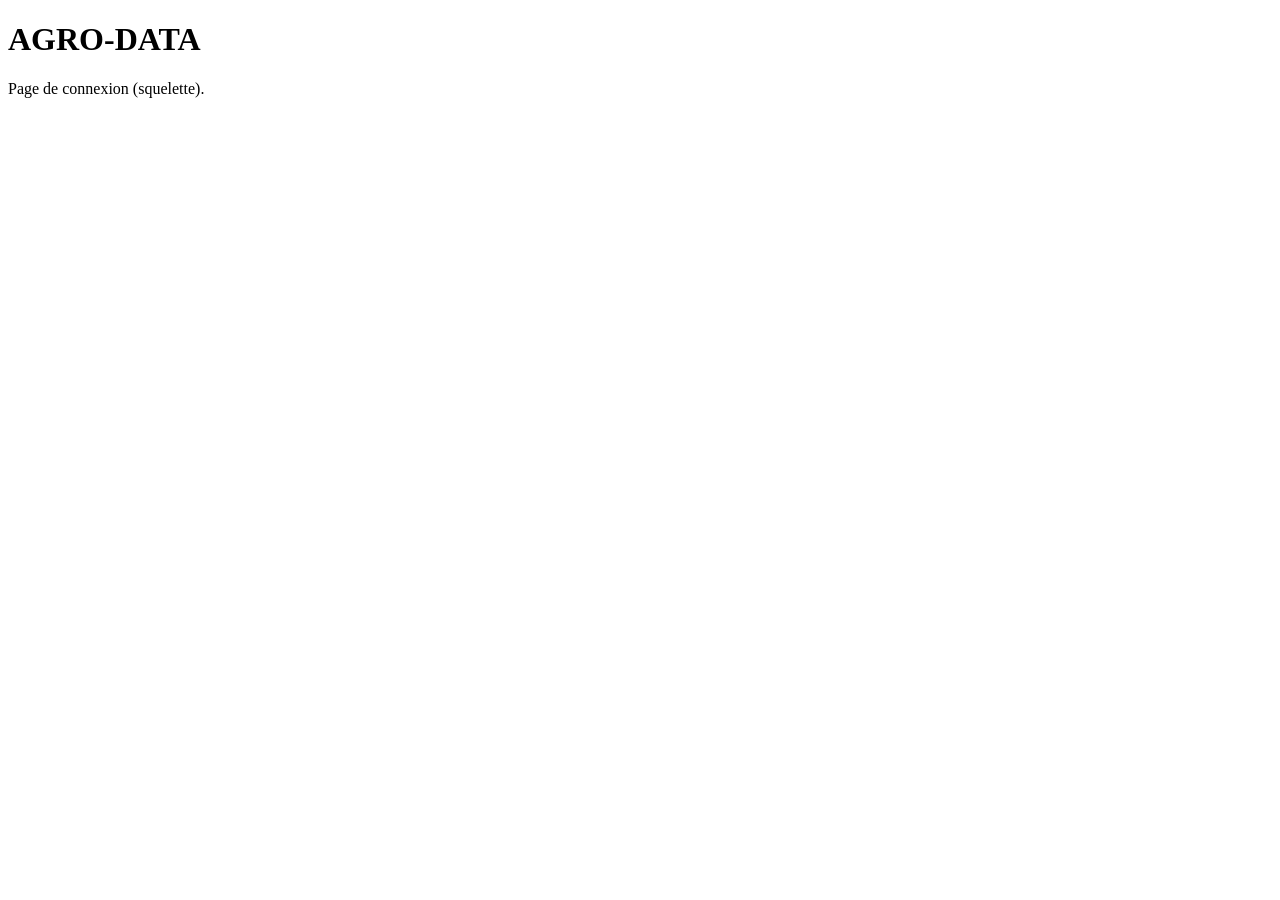
==== dashboard/index.html @ 1328eb4f "feat(structure): arborescence initiale conforme au plan de codage" ====
<!DOCTYPE html>
<html lang="fr">
<head>
  <meta charset="UTF-8">
  <meta name="viewport" content="width=device-width, initial-scale=1.0">
  <title>AGRO-DATA - Connexion</title>
  <!-- TODO (issues #8 et #16) : design system, formulaire de connexion, appels à l'API. -->
</head>
<body>
  <main>
    <h1>AGRO-DATA</h1>
    <p>Page de connexion (squelette).</p>
  </main>
</body>
</html>
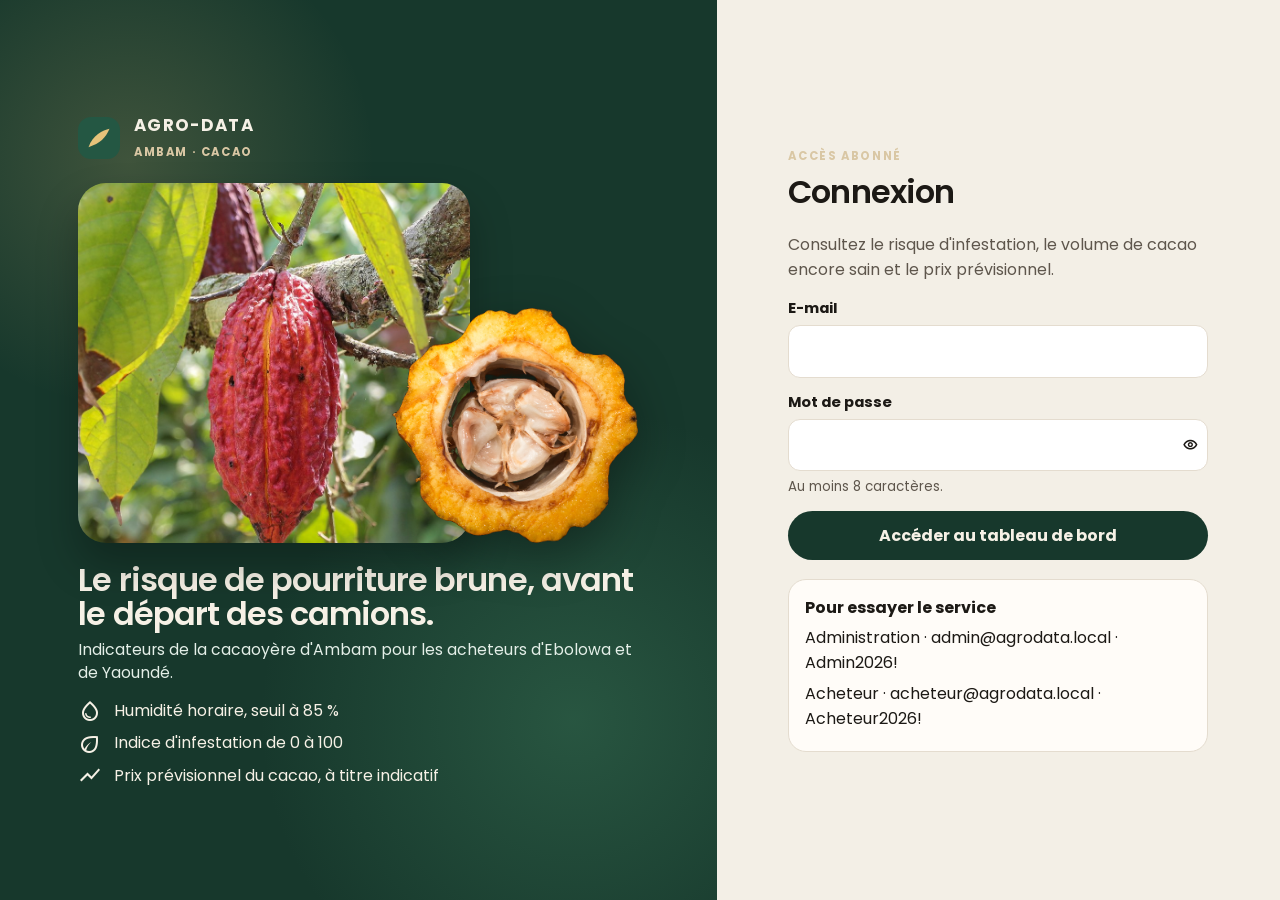
==== commit c4df1bc0: "version fonctionnelle" ====
--- a/dashboard/index.html
+++ b/dashboard/index.html
@@ -1,15 +1,85 @@
+<!--
+  Rôle : page de connexion du dashboard acheteur.
+  Auteur : NEGOUE Patrick
+  Bloc : B (MOD-B4)
+-->
 <!DOCTYPE html>
 <html lang="fr">
 <head>
-  <meta charset="UTF-8">
-  <meta name="viewport" content="width=device-width, initial-scale=1.0">
-  <title>AGRO-DATA - Connexion</title>
-  <!-- TODO (issues #8 et #16) : design system, formulaire de connexion, appels à l'API. -->
+  <meta charset="utf-8">
+  <meta name="viewport" content="width=device-width, initial-scale=1">
+  <title>Connexion · AGRO-DATA</title>
+  <link rel="icon" href="data:image/svg+xml,%3Csvg xmlns='http://www.w3.org/2000/svg' viewBox='0 0 32 32'%3E%3Crect width='32' height='32' rx='8' fill='%2317382c'/%3E%3Cpath d='M8 23c3-9 11-13 16-14-3 7-7 11-16 14z' fill='%23e7c27a'/%3E%3C/svg%3E">
+  <link rel="preconnect" href="https://fonts.googleapis.com">
+  <link rel="preconnect" href="https://fonts.gstatic.com" crossorigin>
+  <link href="https://fonts.googleapis.com/css2?family=Poppins:wght@400;500;600;700&family=Material+Symbols+Outlined:opsz,wght,FILL,GRAD@24,400,0,0&display=swap" rel="stylesheet">
+  <link rel="stylesheet" href="css/app.css">
+  <script>
+    if (location.protocol === "file:") document.documentElement.classList.add("file-protocol");
+  </script>
 </head>
-<body>
-  <main>
-    <h1>AGRO-DATA</h1>
-    <p>Page de connexion (squelette).</p>
+<body class="page-login">
+  <p class="file-banner">
+    Ouvrez AGRO-DATA depuis son adresse web. Le fichier ouvert directement dans le navigateur ne charge pas la configuration.
+  </p>
+  <section class="hero">
+    <div class="hero-inner">
+      <div class="brand">
+        <svg width="42" height="42" viewBox="0 0 32 32" aria-hidden="true">
+          <rect width="32" height="32" rx="10" fill="#245743"/>
+          <path d="M8 23c3-9 11-13 16-14-3 7-7 11-16 14z" fill="#e7c27a"/>
+        </svg>
+        <div>
+          <strong>AGRO-DATA</strong>
+          <small>Ambam · cacao</small>
+        </div>
+      </div>
+      <figure class="pod-stage">
+        <img class="pod-main" src="assets/cacao-branche.jpg" alt="Cabosse rouge de cacao encore sur la branche">
+        <img class="pod-cut" src="assets/cacao-coupe.png" alt="Coupe d'une cabosse, fèves visibles">
+      </figure>
+      <div class="hero-copy">
+        <h1>Le risque de pourriture brune, avant le départ des camions.</h1>
+        <p>Indicateurs de la cacaoyère d'Ambam pour les acheteurs d'Ebolowa et de Yaoundé.</p>
+        <ul class="hero-points">
+          <li><span class="material-symbols-outlined" aria-hidden="true">water_drop</span> Humidité horaire, seuil à 85 %</li>
+          <li><span class="material-symbols-outlined" aria-hidden="true">eco</span> Indice d'infestation de 0 à 100</li>
+          <li><span class="material-symbols-outlined" aria-hidden="true">show_chart</span> Prix prévisionnel du cacao, à titre indicatif</li>
+        </ul>
+      </div>
+    </div>
+  </section>
+  <main class="login-panel">
+    <div class="login-card">
+      <p class="eyebrow">Accès abonné</p>
+      <h2>Connexion</h2>
+      <p class="lede">Consultez le risque d'infestation, le volume de cacao encore sain et le prix prévisionnel.</p>
+      <form id="login-form" novalidate>
+        <label class="field">
+          <span>E-mail</span>
+          <input name="email" type="email" autocomplete="username" required>
+        </label>
+        <label class="field">
+          <span>Mot de passe</span>
+          <div class="password-row">
+            <input id="password" name="password" type="password" autocomplete="current-password" minlength="8" required>
+            <button type="button" class="icon-btn" data-toggle-password="#password" aria-pressed="false" aria-label="Afficher le mot de passe">
+              <span class="material-symbols-outlined" aria-hidden="true">visibility</span>
+            </button>
+          </div>
+          <small class="hint">Au moins 8 caractères.</small>
+        </label>
+        <p id="login-error" class="login-error" role="alert" hidden></p>
+        <button class="btn btn-primary btn-block" type="submit">Accéder au tableau de bord</button>
+      </form>
+      <div class="demo-box">
+        <strong>Pour essayer le service</strong>
+        <p>Administration · admin@agrodata.local · Admin2026!</p>
+        <p>Acheteur · acheteur@agrodata.local · Acheteur2026!</p>
+      </div>
+    </div>
   </main>
+  <div id="toast-root" aria-live="polite"></div>
+  <script type="module" src="js/auth.js"></script>
 </body>
 </html>
--- a/dashboard/css/app.css
+++ b/dashboard/css/app.css
@@ -0,0 +1,500 @@
+/*
+  Rôle : styles du dashboard AGRO-DATA (connexion, indicateurs, tableaux, modales).
+  Auteur : NEGOUE Patrick
+  Bloc : B
+*/
+
+:root {
+  --ink: #1c1915;
+  --muted: #5e564c;
+  --paper: #f3efe6;
+  --card: #fffcf8;
+  --line: #e4dccf;
+  --forest: #17382c;
+  --forest-2: #245743;
+  --gold: #a68455;
+  --ok: #1f7a4d;
+  --ok-bg: #e5f4ec;
+  --warn: #8a5a00;
+  --warn-bg: #fff4d8;
+  --danger: #9d2c2c;
+  --danger-bg: #fdecec;
+  --shadow: 0 18px 40px rgba(28, 25, 21, 0.08);
+  --sans: "Poppins", sans-serif;
+}
+
+* { box-sizing: border-box; }
+
+html, body { margin: 0; padding: 0; }
+
+body {
+  font-family: var(--sans);
+  color: var(--ink);
+  background: var(--paper);
+  min-height: 100vh;
+}
+
+h1, h2, .terrain-name, .brand h1 { font-family: var(--sans); font-weight: 600; letter-spacing: -0.03em; }
+
+button, input, select { font: inherit; color: inherit; }
+
+:focus-visible { outline: 2px solid var(--gold); outline-offset: 2px; }
+
+.sr-only {
+  position: absolute;
+  width: 1px;
+  height: 1px;
+  padding: 0;
+  margin: -1px;
+  overflow: hidden;
+  clip: rect(0, 0, 0, 0);
+  border: 0;
+}
+
+.file-banner { display: none; }
+
+html.file-protocol .file-banner { display: block; }
+
+html.file-protocol .login-panel,
+html.file-protocol .app-shell { display: none; }
+
+.page-login { min-height: 100vh; }
+
+.hero {
+  position: fixed;
+  top: 0;
+  left: 0;
+  width: 56%;
+  height: 100vh;
+  overflow: hidden;
+  color: #f6f1e6;
+  padding: 2rem 2.4rem;
+  background:
+    radial-gradient(circle at 18% 18%, rgba(224, 194, 122, 0.2), transparent 26%),
+    radial-gradient(circle at 80% 80%, rgba(61, 122, 90, 0.45), transparent 34%),
+    var(--forest);
+  display: flex;
+  align-items: center;
+  justify-content: center;
+}
+
+.hero-inner {
+  width: min(100%, 560px);
+  display: flex;
+  flex-direction: column;
+  justify-content: center;
+  gap: clamp(0.9rem, 2.2vh, 1.45rem);
+}
+
+.brand { display: flex; gap: 0.85rem; align-items: center; }
+
+.brand strong { display: block; font-size: 1.05rem; letter-spacing: 0.08em; }
+
+.brand small, .eyebrow { color: #d9c7a4; letter-spacing: 0.14em; text-transform: uppercase; font-size: 0.72rem; font-weight: 700; }
+
+.hero h1 { font-size: clamp(1.7rem, 2.5vw, 2.45rem); line-height: 1.08; margin: 0 0 0.45rem; }
+
+.hero-copy { flex: 0 0 auto; }
+
+.hero-copy p { color: #e4efe8; font-size: 0.98rem; line-height: 1.45; margin: 0; }
+
+.pod-stage {
+  position: relative;
+  width: 100%;
+  height: clamp(220px, 40vh, 400px);
+  margin: 0;
+}
+
+.pod-main {
+  position: absolute;
+  top: 0;
+  left: 0;
+  width: 70%;
+  height: 100%;
+  object-fit: cover;
+  object-position: center 30%;
+  border-radius: 28px;
+  display: block;
+  box-shadow: 0 22px 40px rgba(0, 0, 0, 0.28);
+}
+
+.pod-cut {
+  position: absolute;
+  right: 0;
+  bottom: 0;
+  width: 44%;
+  max-height: 88%;
+  object-fit: contain;
+  object-position: center bottom;
+  filter: drop-shadow(0 16px 24px rgba(0, 0, 0, 0.35));
+}
+
+.hero-points { list-style: none; padding: 0; margin: 0.85rem 0 0; display: grid; gap: 0.45rem; }
+
+.hero-points li { display: flex; gap: 0.7rem; align-items: center; color: #f6f1e6; }
+
+.login-panel { margin-left: 56%; min-height: 100vh; display: grid; place-items: center; padding: 2rem 1.4rem; }
+
+.login-card { width: min(420px, 100%); }
+
+.login-card h2 { margin: 0.2rem 0 0.4rem; font-size: 2rem; }
+
+.lede, .caption, .hint, .kpi-detail, .mode-label { color: var(--muted); }
+
+.field { display: flex; flex-direction: column; gap: 0.35rem; margin: 0.9rem 0; }
+
+.field span { font-size: 0.92rem; font-weight: 700; }
+
+input, select {
+  width: 100%;
+  border: 1px solid var(--line);
+  background: white;
+  border-radius: 12px;
+  padding: 0.8rem 0.9rem;
+}
+
+.password-row { position: relative; }
+
+.password-row input { padding-right: 3rem; }
+
+.password-row .icon-btn { position: absolute; right: 0.3rem; top: 50%; transform: translateY(-50%); }
+
+.icon-btn, .sort-btn {
+  border: 0;
+  background: transparent;
+  cursor: pointer;
+  border-radius: 10px;
+  display: inline-flex;
+  align-items: center;
+  justify-content: center;
+}
+
+.btn {
+  border: 0;
+  border-radius: 999px;
+  padding: 0.75rem 1.15rem;
+  font-weight: 700;
+  cursor: pointer;
+}
+
+.btn-primary { background: var(--forest); color: #f6f1e6; }
+
+.btn-primary:hover { background: var(--forest-2); }
+
+.btn-ghost { background: transparent; border: 1px solid var(--line); }
+
+.btn-danger { background: var(--danger); color: white; }
+
+.btn:disabled { opacity: 0.45; cursor: not-allowed; }
+
+.btn-block { width: 100%; }
+
+.demo-box, .banner, .panel, .chart-card, .kpi {
+  background: var(--card);
+  border-radius: 18px;
+}
+
+.demo-box { padding: 0.9rem 1rem; margin-top: 1.2rem; border: 1px solid var(--line); }
+
+.demo-box p { margin: 0.35rem 0; }
+
+.banner { padding: 0.85rem 1rem; margin: 0 0 1rem; border: 1px solid transparent; }
+
+.banner-danger { background: var(--danger-bg); color: var(--danger); }
+
+.file-banner {
+  margin: 1rem;
+  padding: 1rem;
+  background: var(--warn-bg);
+  border-radius: 16px;
+}
+
+.login-error { color: var(--danger); min-height: 1.2rem; }
+
+.app-shell { min-height: 100vh; }
+
+.sidebar {
+  position: fixed;
+  top: 0;
+  left: 0;
+  width: 252px;
+  height: 100vh;
+  overflow: hidden;
+  z-index: 30;
+  background: var(--forest);
+  color: #f6f1e6;
+  padding: 0.85rem 0.75rem;
+  display: flex;
+  flex-direction: column;
+  gap: 0.15rem;
+}
+
+.workspace { margin-left: 252px; min-height: 100vh; }
+
+.sidebar .brand { padding: 0.4rem 0.5rem 1rem; }
+
+.sidebar .brand strong, .sidebar .brand small { color: #f6f1e6; }
+
+.side-link {
+  display: flex;
+  gap: 0.7rem;
+  align-items: center;
+  width: 100%;
+  text-align: left;
+  border: 0;
+  background: transparent;
+  color: #e7efe9;
+  font-weight: 600;
+  padding: 0.52rem 0.75rem;
+  border-radius: 12px;
+  cursor: pointer;
+}
+
+.side-link.is-active { background: rgba(255, 252, 248, 0.14); }
+
+.sidebar-foot { margin-top: auto; display: grid; gap: 0.45rem; padding-top: 1rem; }
+
+.sidebar-foot .btn { color: #f6f1e6; border-color: rgba(255, 252, 248, 0.25); }
+
+.mode-label { color: #d9c7a4; margin: 0; font-size: 0.82rem; padding: 0 0.4rem; }
+
+.workspace { padding: 1.2rem 1.4rem 2rem; min-width: 0; }
+
+.topbar, .view-head, .toolbar { display: flex; justify-content: space-between; gap: 1rem; align-items: center; flex-wrap: wrap; }
+
+.topbar { margin-bottom: 1rem; }
+
+.topbar h1 { margin: 0; font-size: 2rem; }
+
+.eyebrow { margin: 0 0 0.15rem; }
+
+.user-chip { display: flex; gap: 0.55rem; align-items: center; background: var(--card); border-radius: 999px; padding: 0.35rem 0.85rem 0.35rem 0.45rem; }
+
+.user-chip strong, .user-chip small { display: block; }
+
+.user-chip small { color: var(--muted); }
+
+.menu-btn, .nav-backdrop { display: none; }
+
+.view-head { align-items: end; margin-bottom: 1rem; }
+
+.view-head select { width: min(280px, 100%); }
+.toolbar input { width: min(440px, 100%); }
+
+.toolbar { justify-content: flex-start; margin-bottom: 0.8rem; }
+
+.kpi-grid { display: grid; grid-template-columns: repeat(4, 1fr); gap: 0.9rem; margin-bottom: 1rem; }
+
+.kpi { padding: 1rem 1.05rem 1.1rem; box-shadow: var(--shadow); border-top: 4px solid var(--line); }
+
+.tone-faible { border-color: #8fc9aa; }
+
+.tone-modere { border-color: #e2b65a; }
+
+.tone-eleve { border-color: #e09a9a; }
+
+.kpi-label { margin: 0; color: var(--muted); font-size: 0.86rem; font-weight: 700; }
+
+.kpi-value { margin: 0.35rem 0; font-family: var(--sans); font-weight: 600; font-size: 2.15rem; letter-spacing: -0.03em; }
+
+.kpi-detail { margin: 0; font-size: 0.84rem; }
+
+.chart-grid { display: grid; grid-template-columns: 1fr 1fr; gap: 0.9rem; }
+
+.chart-card { padding: 1rem 1rem 1.1rem; box-shadow: var(--shadow); }
+
+.chart-card.wide { grid-column: 1 / -1; }
+
+.chart-card h2, .panel h2 { margin: 0 0 0.25rem; font-size: 1.25rem; }
+
+.caption { margin: 0 0 0.7rem; font-size: 0.88rem; line-height: 1.45; }
+
+.chart-box { position: relative; height: 280px; }
+
+.panel { padding: 1rem; box-shadow: var(--shadow); margin-bottom: 0.9rem; }
+
+.grid-holder { min-height: 180px; }
+
+.grid-cell { padding: 8px 6px; }
+
+.grid-cell.is-hot { color: var(--danger); font-weight: 800; }
+
+.pill { display: inline-flex; border-radius: 999px; padding: 0.12rem 0.55rem; font-size: 0.78rem; font-weight: 800; }
+
+.pill-faible, .pill-ok { background: var(--ok-bg); color: var(--ok); }
+
+.pill-modere { background: var(--warn-bg); color: var(--warn); }
+
+.pill-eleve, .pill-danger { background: var(--danger-bg); color: var(--danger); }
+
+.table-scroll { overflow-x: auto; border: 1px solid var(--line); border-radius: 16px; background: white; }
+
+table.data { width: 100%; border-collapse: collapse; min-width: 640px; }
+
+table.data th, table.data td { padding: 0.8rem 0.85rem; text-align: left; vertical-align: middle; }
+
+table.data th { font-size: 0.75rem; letter-spacing: 0.04em; text-transform: uppercase; color: var(--muted); background: #f7f3eb; }
+
+table.data tbody tr { border-top: 1px solid var(--line); }
+
+table.data tbody tr[aria-selected="true"] { background: #e7f2eb; }
+
+.sort-btn { font-weight: 800; letter-spacing: 0.04em; text-transform: uppercase; color: var(--muted); padding: 0; }
+
+.terrain-name { font-size: 2.4rem; margin: 0 0 0.8rem; }
+
+.terrain-grid { display: grid; grid-template-columns: repeat(3, 1fr); gap: 0.9rem; }
+
+.terrain-tile {
+  min-height: 240px;
+  border-radius: 28px;
+  display: flex;
+  flex-direction: column;
+  align-items: center;
+  justify-content: center;
+  gap: 0.2rem;
+}
+
+.terrain-tile .material-symbols-outlined { font-size: 84px; }
+
+.terrain-tile strong { font-family: var(--sans); font-weight: 600; font-size: 3rem; }
+
+.tone-faible.terrain-tile, .terrain-tile.tone-faible { background: var(--ok-bg); color: var(--ok); }
+
+.terrain-tile.tone-modere { background: var(--warn-bg); color: var(--warn); }
+
+.terrain-tile.tone-eleve { background: var(--danger-bg); color: var(--danger); }
+
+.legend { display: flex; gap: 1rem; padding: 0; list-style: none; margin: 1rem 0 0; }
+
+.legend li { font-weight: 800; }
+
+.legend .tone-faible { color: var(--ok); }
+
+.legend .tone-modere { color: var(--warn); }
+
+.legend .tone-eleve { color: var(--danger); }
+
+.empty { color: var(--muted); }
+
+.jqx-widget, .jqx-widget-content, .jqx-grid-cell, .jqx-grid-column-header, .jqx-grid-pager {
+  font-family: var(--sans) !important;
+  color: var(--ink);
+}
+
+.jqx-grid-column-header { background: #f7f3eb !important; font-weight: 800 !important; }
+
+.jqx-grid-cell-selected { background: #e7f2eb !important; color: var(--ink) !important; }
+
+.jqx-fill-state-pressed { background: #e7f2eb !important; }
+
+#toast-root {
+  position: fixed;
+  right: 1rem;
+  bottom: 1rem;
+  display: flex;
+  flex-direction: column;
+  gap: 0.55rem;
+  z-index: 60;
+}
+
+.toast {
+  display: flex;
+  gap: 0.65rem;
+  align-items: center;
+  min-width: 240px;
+  max-width: 380px;
+  background: var(--forest);
+  color: white;
+  padding: 0.85rem 1rem;
+  border-radius: 16px;
+  box-shadow: var(--shadow);
+}
+
+.toast p { margin: 0; }
+
+.toast-error { background: var(--danger); }
+
+.modal-backdrop {
+  position: fixed;
+  inset: 0;
+  background: rgba(22, 18, 14, 0.48);
+  display: grid;
+  place-items: center;
+  z-index: 40;
+  padding: 1rem;
+}
+
+.modal { width: min(480px, 100%); background: var(--card); border-radius: 22px; padding: 1.3rem; position: relative; }
+
+.modal h2 { margin: 0 0 0.8rem; }
+
+.modal-actions { display: flex; justify-content: flex-end; gap: 0.6rem; }
+
+.modal-close { position: absolute; top: 0.7rem; right: 0.7rem; }
+
+.field-error { color: var(--danger); }
+
+body.modal-open { overflow: hidden; }
+
+@media (max-width: 1100px) {
+  .kpi-grid, .terrain-grid { grid-template-columns: 1fr 1fr; }
+}
+
+@media (max-width: 960px) {
+  .hero { width: 240px; padding: 1rem 0.85rem; }
+  .login-panel { margin-left: 240px; }
+  .hero-inner { width: 100%; gap: 0.7rem; }
+  .pod-stage { height: clamp(140px, 26vh, 200px); }
+  .pod-main { width: 74%; }
+  .pod-cut { width: 48%; }
+  .hero h1 { font-size: 1.15rem; }
+  .hero-copy p { font-size: 0.82rem; }
+  .hero-points { display: none; }
+  .sidebar { width: 220px; }
+  .workspace { margin-left: 220px; }
+  .menu-btn, .nav-backdrop { display: none; }
+}
+
+@media (max-width: 720px) {
+  .page-login .hero {
+    position: relative;
+    width: 100%;
+    height: auto;
+    padding: 1.15rem 1.1rem 1.25rem;
+  }
+  .page-login .pod-stage { display: none; }
+  .page-login .hero-points { display: grid; }
+  .page-login .hero h1 { font-size: 1.4rem; }
+  .login-panel {
+    margin-left: 0;
+    min-height: auto;
+    padding: 1.3rem 1.1rem 2rem;
+  }
+  .sidebar {
+    width: min(280px, 86vw);
+    overflow-y: auto;
+    transform: translateX(-105%);
+    transition: transform 0.2s ease;
+  }
+  body.nav-open .sidebar { transform: none; }
+  .workspace { margin-left: 0; padding: 1rem; }
+  .menu-btn { display: inline-flex; }
+  .nav-backdrop {
+    display: none;
+    position: fixed;
+    inset: 0;
+    z-index: 25;
+    border: 0;
+    padding: 0;
+    background: rgba(22, 18, 14, 0.48);
+  }
+  body.nav-open .nav-backdrop { display: block; }
+  .kpi-grid, .chart-grid, .terrain-grid { grid-template-columns: 1fr; }
+  .chart-card.wide { grid-column: auto; }
+}
+
+@media (prefers-reduced-motion: reduce) {
+  .toast { animation: none; }
+  .sidebar { transition: none; }
+}
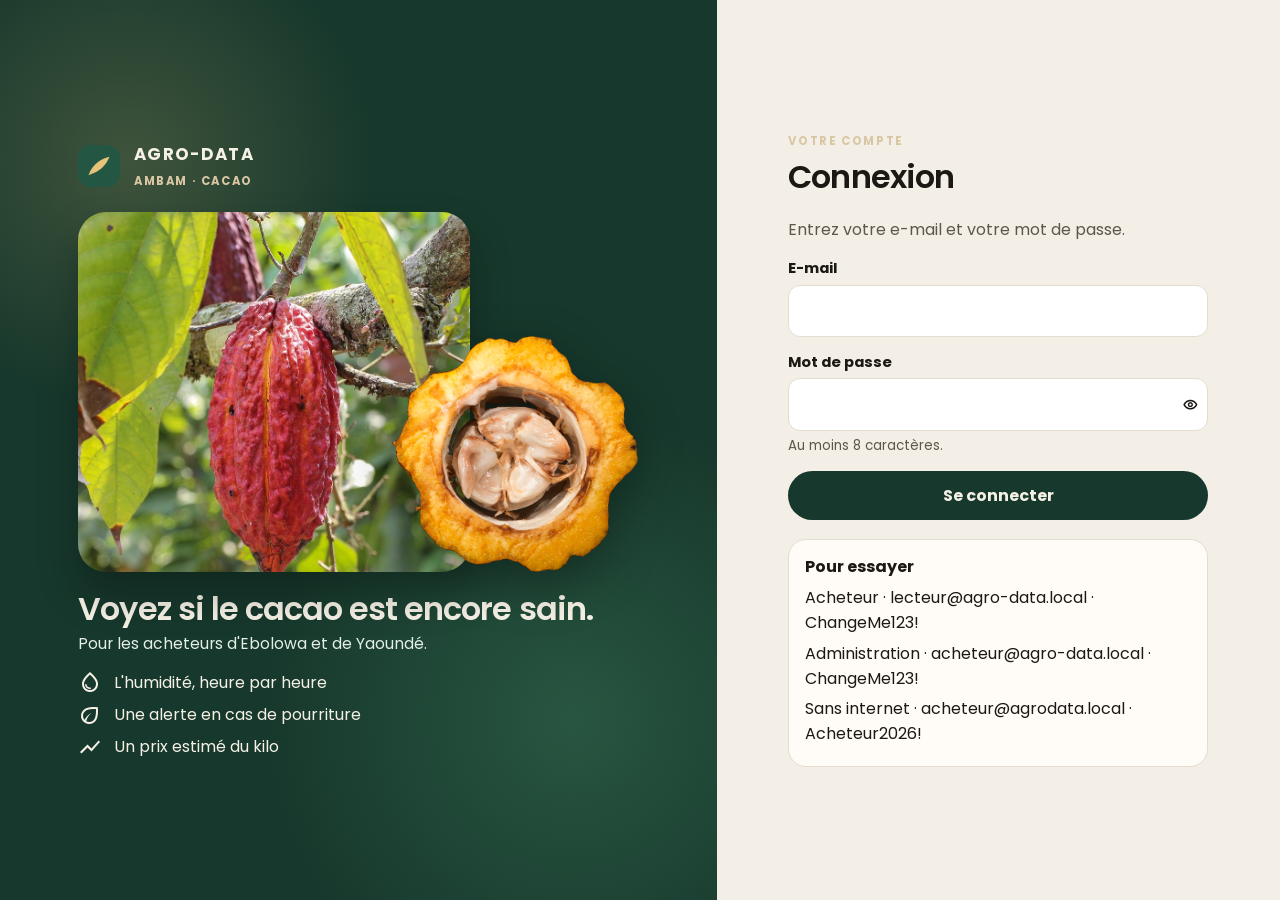
==== commit d0648e03: "version fonctionnelle" ====
--- a/dashboard/index.html
+++ b/dashboard/index.html
@@ -39,21 +39,21 @@
         <img class="pod-cut" src="assets/cacao-coupe.png" alt="Coupe d'une cabosse, fèves visibles">
       </figure>
       <div class="hero-copy">
-        <h1>Le risque de pourriture brune, avant le départ des camions.</h1>
-        <p>Indicateurs de la cacaoyère d'Ambam pour les acheteurs d'Ebolowa et de Yaoundé.</p>
+        <h1>Voyez si le cacao est encore sain.</h1>
+        <p>Pour les acheteurs d'Ebolowa et de Yaoundé.</p>
         <ul class="hero-points">
-          <li><span class="material-symbols-outlined" aria-hidden="true">water_drop</span> Humidité horaire, seuil à 85 %</li>
-          <li><span class="material-symbols-outlined" aria-hidden="true">eco</span> Indice d'infestation de 0 à 100</li>
-          <li><span class="material-symbols-outlined" aria-hidden="true">show_chart</span> Prix prévisionnel du cacao, à titre indicatif</li>
+          <li><span class="material-symbols-outlined" aria-hidden="true">water_drop</span> L'humidité, heure par heure</li>
+          <li><span class="material-symbols-outlined" aria-hidden="true">eco</span> Une alerte en cas de pourriture</li>
+          <li><span class="material-symbols-outlined" aria-hidden="true">show_chart</span> Un prix estimé du kilo</li>
         </ul>
       </div>
     </div>
   </section>
   <main class="login-panel">
     <div class="login-card">
-      <p class="eyebrow">Accès abonné</p>
+      <p class="eyebrow">Votre compte</p>
       <h2>Connexion</h2>
-      <p class="lede">Consultez le risque d'infestation, le volume de cacao encore sain et le prix prévisionnel.</p>
+      <p class="lede">Entrez votre e-mail et votre mot de passe.</p>
       <form id="login-form" novalidate>
         <label class="field">
           <span>E-mail</span>
@@ -70,12 +70,13 @@
           <small class="hint">Au moins 8 caractères.</small>
         </label>
         <p id="login-error" class="login-error" role="alert" hidden></p>
-        <button class="btn btn-primary btn-block" type="submit">Accéder au tableau de bord</button>
+        <button class="btn btn-primary btn-block" type="submit">Se connecter</button>
       </form>
       <div class="demo-box">
-        <strong>Pour essayer le service</strong>
-        <p>Administration · admin@agrodata.local · Admin2026!</p>
-        <p>Acheteur · acheteur@agrodata.local · Acheteur2026!</p>
+        <strong>Pour essayer</strong>
+        <p>Acheteur · lecteur@agro-data.local · ChangeMe123!</p>
+        <p>Administration · acheteur@agro-data.local · ChangeMe123!</p>
+        <p>Sans internet · acheteur@agrodata.local · Acheteur2026!</p>
       </div>
     </div>
   </main>
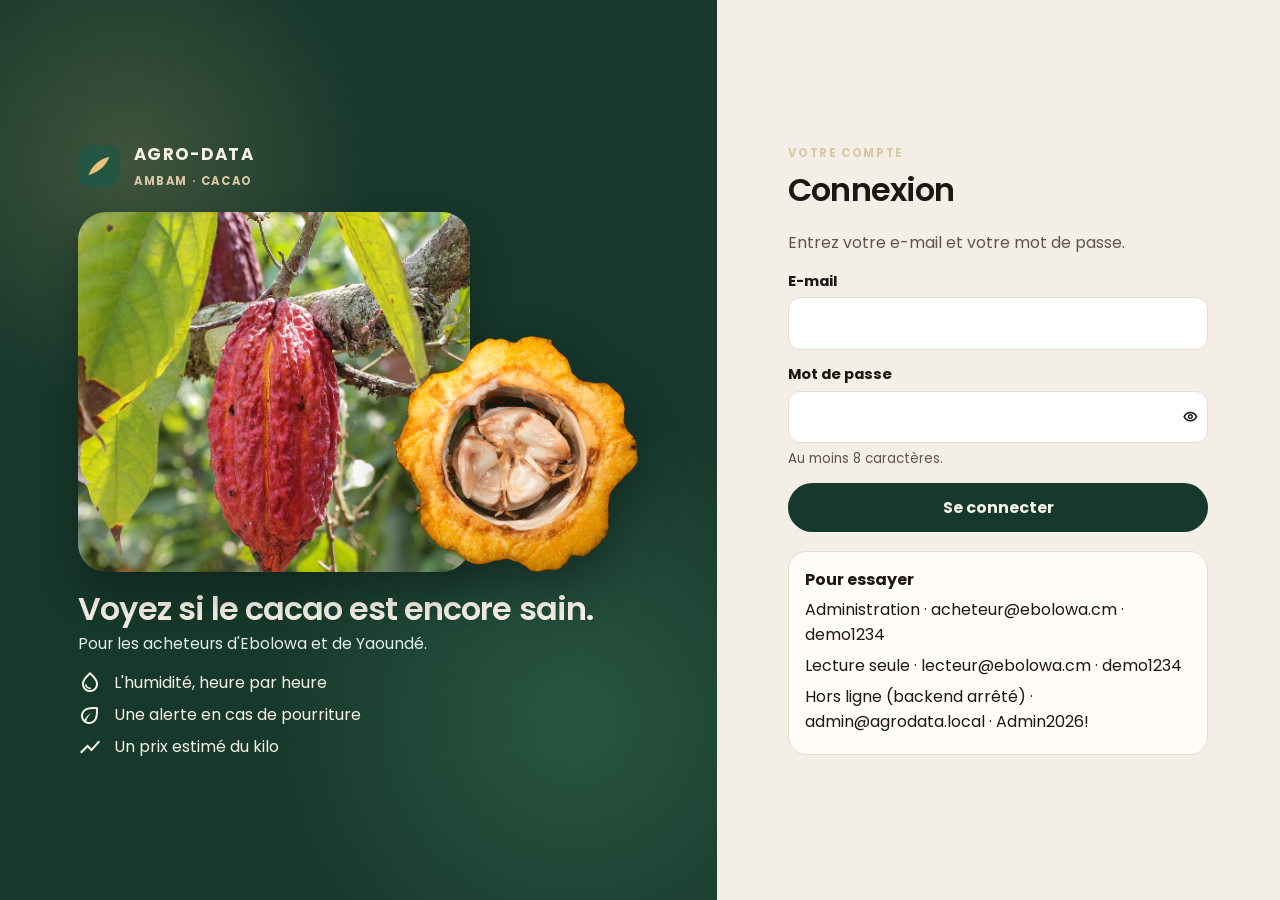
==== commit 569cf859: "Rétablir la vue producteur zéro-texte dans la lecture terrain du dashboard. La fusion du dashboard d" ====
--- a/dashboard/index.html
+++ b/dashboard/index.html
@@ -74,9 +74,9 @@
       </form>
       <div class="demo-box">
         <strong>Pour essayer</strong>
-        <p>Acheteur · lecteur@agro-data.local · ChangeMe123!</p>
-        <p>Administration · acheteur@agro-data.local · ChangeMe123!</p>
-        <p>Sans internet · acheteur@agrodata.local · Acheteur2026!</p>
+        <p>Administration · acheteur@ebolowa.cm · demo1234</p>
+        <p>Lecture seule · lecteur@ebolowa.cm · demo1234</p>
+        <p>Hors ligne (backend arrêté) · admin@agrodata.local · Admin2026!</p>
       </div>
     </div>
   </main>
--- a/dashboard/css/app.css
+++ b/dashboard/css/app.css
@@ -364,6 +364,48 @@
 .terrain-tile.tone-modere { background: var(--warn-bg); color: var(--warn); }
 
 .terrain-tile.tone-eleve { background: var(--danger-bg); color: var(--danger); }
+
+.terrain-signal {
+  width: 132px;
+  height: 132px;
+  border-radius: 50%;
+  display: flex;
+  align-items: center;
+  justify-content: center;
+  margin: 0 0 1.2rem;
+  box-shadow: 0 0 0 10px rgba(0, 0, 0, 0.03);
+}
+
+.terrain-signal .material-symbols-outlined { font-size: 76px; }
+
+.terrain-signal.tone-faible { background: var(--ok); color: #fff; }
+
+.terrain-signal.tone-modere { background: var(--warn); color: #fff; }
+
+.terrain-signal.tone-eleve { background: var(--danger); color: #fff; }
+
+.terrain-actions { display: grid; grid-template-columns: 1fr 1fr; gap: 0.9rem; margin: 1rem 0 0; }
+
+.terrain-action {
+  min-height: 96px;
+  border: 1px solid var(--line);
+  border-radius: 24px;
+  background: #fff;
+  color: var(--ink);
+  display: flex;
+  align-items: center;
+  justify-content: center;
+  gap: 0.6rem;
+  font-family: var(--sans);
+  font-size: 1.25rem;
+  cursor: pointer;
+}
+
+.terrain-action .material-symbols-outlined { font-size: 40px; color: var(--ok); }
+
+.terrain-action:hover { border-color: var(--ok); }
+
+.terrain-action:focus-visible { outline: 3px solid var(--ok); outline-offset: 3px; }
 
 .legend { display: flex; gap: 1rem; padding: 0; list-style: none; margin: 1rem 0 0; }
 
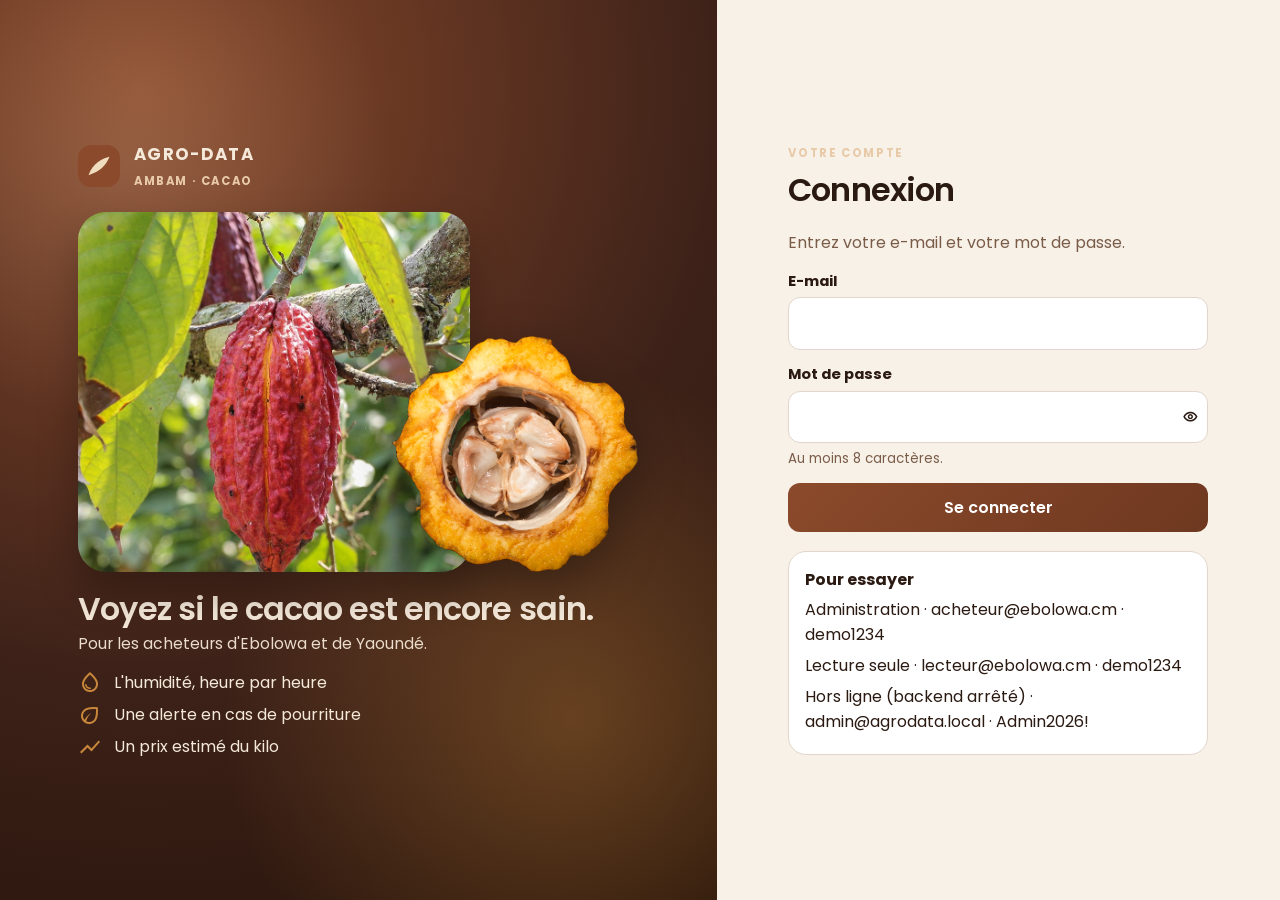
==== commit 66ba10b0: "Reprendre la palette brun/or de la maquette interactive. Le dashboard appliquait encore une palette " ====
--- a/dashboard/index.html
+++ b/dashboard/index.html
@@ -9,7 +9,7 @@
   <meta charset="utf-8">
   <meta name="viewport" content="width=device-width, initial-scale=1">
   <title>Connexion · AGRO-DATA</title>
-  <link rel="icon" href="data:image/svg+xml,%3Csvg xmlns='http://www.w3.org/2000/svg' viewBox='0 0 32 32'%3E%3Crect width='32' height='32' rx='8' fill='%2317382c'/%3E%3Cpath d='M8 23c3-9 11-13 16-14-3 7-7 11-16 14z' fill='%23e7c27a'/%3E%3C/svg%3E">
+  <link rel="icon" href="data:image/svg+xml,%3Csvg xmlns='http://www.w3.org/2000/svg' viewBox='0 0 32 32'%3E%3Crect width='32' height='32' rx='8' fill='%238b4a2b'/%3E%3Cpath d='M8 23c3-9 11-13 16-14-3 7-7 11-16 14z' fill='%23f0ddc0'/%3E%3C/svg%3E">
   <link rel="preconnect" href="https://fonts.googleapis.com">
   <link rel="preconnect" href="https://fonts.gstatic.com" crossorigin>
   <link href="https://fonts.googleapis.com/css2?family=Poppins:wght@400;500;600;700&family=Material+Symbols+Outlined:opsz,wght,FILL,GRAD@24,400,0,0&display=swap" rel="stylesheet">
@@ -26,8 +26,8 @@
     <div class="hero-inner">
       <div class="brand">
         <svg width="42" height="42" viewBox="0 0 32 32" aria-hidden="true">
-          <rect width="32" height="32" rx="10" fill="#245743"/>
-          <path d="M8 23c3-9 11-13 16-14-3 7-7 11-16 14z" fill="#e7c27a"/>
+          <rect width="32" height="32" rx="10" fill="#8b4a2b"/>
+          <path d="M8 23c3-9 11-13 16-14-3 7-7 11-16 14z" fill="#f0ddc0"/>
         </svg>
         <div>
           <strong>AGRO-DATA</strong>
@@ -81,6 +81,7 @@
     </div>
   </main>
   <div id="toast-root" aria-live="polite"></div>
+  <script src="config.js"></script>
   <script type="module" src="js/auth.js"></script>
 </body>
 </html>
--- a/dashboard/css/app.css
+++ b/dashboard/css/app.css
@@ -4,22 +4,27 @@
   Bloc : B
 */
 
+/* Palette reprise de la maquette interactive (maquettes/agro-data-maquette.html)
+   et de docs/DESIGN_SYSTEM.md : brun cacao, or, crème. */
 :root {
-  --ink: #1c1915;
-  --muted: #5e564c;
-  --paper: #f3efe6;
-  --card: #fffcf8;
-  --line: #e4dccf;
-  --forest: #17382c;
-  --forest-2: #245743;
-  --gold: #a68455;
-  --ok: #1f7a4d;
-  --ok-bg: #e5f4ec;
-  --warn: #8a5a00;
-  --warn-bg: #fff4d8;
-  --danger: #9d2c2c;
-  --danger-bg: #fdecec;
-  --shadow: 0 18px 40px rgba(28, 25, 21, 0.08);
+  --brown: #8b4a2b;
+  --brown-deep: #3e2219;
+  --brown-mid: #5a3020;
+  --amber: #c8873a;
+  --cream: #f0ddc0;
+
+  --ink: #2b1a12;
+  --muted: #7a5c48;
+  --paper: #f7f1e8;
+  --card: #ffffff;
+  --line: #e2d6cc;
+  --ok: #4f7f3a;
+  --ok-bg: #e8f0e1;
+  --warn: #7a4712;
+  --warn-bg: #f9ead6;
+  --danger: #a63d2f;
+  --danger-bg: #f7e3de;
+  --shadow: 0 10px 28px rgba(62, 34, 25, 0.1);
   --sans: "Poppins", sans-serif;
 }
 
@@ -38,7 +43,7 @@
 
 button, input, select { font: inherit; color: inherit; }
 
-:focus-visible { outline: 2px solid var(--gold); outline-offset: 2px; }
+:focus-visible { outline: 2px solid var(--amber); outline-offset: 2px; }
 
 .sr-only {
   position: absolute;
@@ -67,12 +72,12 @@
   width: 56%;
   height: 100vh;
   overflow: hidden;
-  color: #f6f1e6;
+  color: #f5e9da;
   padding: 2rem 2.4rem;
   background:
-    radial-gradient(circle at 18% 18%, rgba(224, 194, 122, 0.2), transparent 26%),
-    radial-gradient(circle at 80% 80%, rgba(61, 122, 90, 0.45), transparent 34%),
-    var(--forest);
+    radial-gradient(circle at 18% 18%, rgba(240, 221, 192, 0.16), transparent 28%),
+    radial-gradient(circle at 80% 80%, rgba(200, 135, 58, 0.35), transparent 38%),
+    radial-gradient(circle at 20% 10%, #8b4a2b 0, #3e2219 58%, #241209 100%);
   display: flex;
   align-items: center;
   justify-content: center;
@@ -90,13 +95,13 @@
 
 .brand strong { display: block; font-size: 1.05rem; letter-spacing: 0.08em; }
 
-.brand small, .eyebrow { color: #d9c7a4; letter-spacing: 0.14em; text-transform: uppercase; font-size: 0.72rem; font-weight: 700; }
+.brand small, .eyebrow { color: #e8c9a8; letter-spacing: 0.14em; text-transform: uppercase; font-size: 0.72rem; font-weight: 700; }
 
 .hero h1 { font-size: clamp(1.7rem, 2.5vw, 2.45rem); line-height: 1.08; margin: 0 0 0.45rem; }
 
 .hero-copy { flex: 0 0 auto; }
 
-.hero-copy p { color: #e4efe8; font-size: 0.98rem; line-height: 1.45; margin: 0; }
+.hero-copy p { color: #ebdccb; font-size: 0.98rem; line-height: 1.45; margin: 0; }
 
 .pod-stage {
   position: relative;
@@ -131,7 +136,9 @@
 
 .hero-points { list-style: none; padding: 0; margin: 0.85rem 0 0; display: grid; gap: 0.45rem; }
 
-.hero-points li { display: flex; gap: 0.7rem; align-items: center; color: #f6f1e6; }
+.hero-points li { display: flex; gap: 0.7rem; align-items: center; color: #f5e9da; }
+
+.hero-points .material-symbols-outlined { color: var(--amber); }
 
 .login-panel { margin-left: 56%; min-height: 100vh; display: grid; place-items: center; padding: 2rem 1.4rem; }
 
@@ -147,11 +154,13 @@
 
 input, select {
   width: 100%;
-  border: 1px solid var(--line);
-  background: white;
+  border: 1.5px solid var(--line);
+  background: var(--card);
   border-radius: 12px;
   padding: 0.8rem 0.9rem;
 }
+
+input:focus, select:focus { border-color: var(--brown); box-shadow: 0 0 0 3px rgba(200, 135, 58, 0.25); outline: none; }
 
 .password-row { position: relative; }
 
@@ -171,19 +180,20 @@
 
 .btn {
   border: 0;
-  border-radius: 999px;
+  border-radius: 12px;
   padding: 0.75rem 1.15rem;
-  font-weight: 700;
+  font-weight: 600;
   cursor: pointer;
-}
-
-.btn-primary { background: var(--forest); color: #f6f1e6; }
-
-.btn-primary:hover { background: var(--forest-2); }
+  transition: filter 0.2s, transform 0.2s;
+}
+
+.btn-primary { background: linear-gradient(135deg, var(--brown), #6e3820); color: #fff; }
+
+.btn-primary:hover { filter: brightness(1.12); }
 
 .btn-ghost { background: transparent; border: 1px solid var(--line); }
 
-.btn-danger { background: var(--danger); color: white; }
+.btn-danger { background: var(--danger); color: #fff; }
 
 .btn:disabled { opacity: 0.45; cursor: not-allowed; }
 
@@ -221,8 +231,8 @@
   height: 100vh;
   overflow: hidden;
   z-index: 30;
-  background: var(--forest);
-  color: #f6f1e6;
+  background: linear-gradient(180deg, #4a2618, #2e160d);
+  color: #f5e9da;
   padding: 0.85rem 0.75rem;
   display: flex;
   flex-direction: column;
@@ -233,7 +243,9 @@
 
 .sidebar .brand { padding: 0.4rem 0.5rem 1rem; }
 
-.sidebar .brand strong, .sidebar .brand small { color: #f6f1e6; }
+.sidebar .brand strong { color: #fff; }
+
+.sidebar .brand small { color: #d9b99a; }
 
 .side-link {
   display: flex;
@@ -243,20 +255,26 @@
   text-align: left;
   border: 0;
   background: transparent;
-  color: #e7efe9;
-  font-weight: 600;
+  color: #ebd9c5;
+  font-weight: 500;
   padding: 0.52rem 0.75rem;
-  border-radius: 12px;
+  border-radius: 11px;
   cursor: pointer;
 }
 
-.side-link.is-active { background: rgba(255, 252, 248, 0.14); }
+.side-link:hover { background: rgba(255, 255, 255, 0.09); }
+
+.side-link.is-active {
+  background: rgba(255, 255, 255, 0.15);
+  box-shadow: inset 3px 0 0 var(--amber);
+  color: #fff;
+}
 
 .sidebar-foot { margin-top: auto; display: grid; gap: 0.45rem; padding-top: 1rem; }
 
-.sidebar-foot .btn { color: #f6f1e6; border-color: rgba(255, 252, 248, 0.25); }
-
-.mode-label { color: #d9c7a4; margin: 0; font-size: 0.82rem; padding: 0 0.4rem; }
+.sidebar-foot .btn { color: #f5e9da; border-color: rgba(255, 252, 248, 0.25); }
+
+.mode-label { color: #d9b99a; margin: 0; font-size: 0.82rem; padding: 0 0.4rem; }
 
 .workspace { padding: 1.2rem 1.4rem 2rem; min-width: 0; }
 
@@ -268,7 +286,7 @@
 
 .eyebrow { margin: 0 0 0.15rem; }
 
-.user-chip { display: flex; gap: 0.55rem; align-items: center; background: var(--card); border-radius: 999px; padding: 0.35rem 0.85rem 0.35rem 0.45rem; }
+.user-chip { display: flex; gap: 0.55rem; align-items: center; background: var(--card); border: 1px solid var(--line); border-radius: 999px; padding: 0.35rem 0.85rem 0.35rem 0.45rem; }
 
 .user-chip strong, .user-chip small { display: block; }
 
@@ -287,11 +305,11 @@
 
 .kpi { padding: 1rem 1.05rem 1.1rem; box-shadow: var(--shadow); border-top: 4px solid var(--line); }
 
-.tone-faible { border-color: #8fc9aa; }
-
-.tone-modere { border-color: #e2b65a; }
-
-.tone-eleve { border-color: #e09a9a; }
+.tone-faible { border-color: var(--ok); }
+
+.tone-modere { border-color: var(--amber); }
+
+.tone-eleve { border-color: var(--danger); }
 
 .kpi-label { margin: 0; color: var(--muted); font-size: 0.86rem; font-weight: 700; }
 
@@ -319,25 +337,27 @@
 
 .grid-cell.is-hot { color: var(--danger); font-weight: 800; }
 
-.pill { display: inline-flex; border-radius: 999px; padding: 0.12rem 0.55rem; font-size: 0.78rem; font-weight: 800; }
-
-.pill-faible, .pill-ok { background: var(--ok-bg); color: var(--ok); }
-
-.pill-modere { background: var(--warn-bg); color: var(--warn); }
-
-.pill-eleve, .pill-danger { background: var(--danger-bg); color: var(--danger); }
-
-.table-scroll { overflow-x: auto; border: 1px solid var(--line); border-radius: 16px; background: white; }
+.pill { display: inline-flex; border-radius: 999px; padding: 0.15rem 0.6rem; font-size: 0.78rem; font-weight: 600; color: #fff; }
+
+.pill-faible, .pill-ok { background: var(--ok); }
+
+.pill-modere { background: var(--amber); color: var(--ink); }
+
+.pill-eleve, .pill-danger { background: var(--danger); }
+
+.table-scroll { overflow-x: auto; border: 1px solid var(--line); border-radius: 16px; background: var(--card); }
 
 table.data { width: 100%; border-collapse: collapse; min-width: 640px; }
 
 table.data th, table.data td { padding: 0.8rem 0.85rem; text-align: left; vertical-align: middle; }
 
-table.data th { font-size: 0.75rem; letter-spacing: 0.04em; text-transform: uppercase; color: var(--muted); background: #f7f3eb; }
+table.data th { font-size: 0.75rem; letter-spacing: 0.04em; text-transform: uppercase; color: var(--muted); background: #faf5ec; border-bottom: 2px solid var(--line); }
 
 table.data tbody tr { border-top: 1px solid var(--line); }
 
-table.data tbody tr[aria-selected="true"] { background: #e7f2eb; }
+table.data tbody tr:hover { background: rgba(240, 221, 192, 0.45); }
+
+table.data tbody tr[aria-selected="true"] { background: var(--cream); }
 
 .sort-btn { font-weight: 800; letter-spacing: 0.04em; text-transform: uppercase; color: var(--muted); padding: 0; }
 
@@ -380,7 +400,7 @@
 
 .terrain-signal.tone-faible { background: var(--ok); color: #fff; }
 
-.terrain-signal.tone-modere { background: var(--warn); color: #fff; }
+.terrain-signal.tone-modere { background: var(--amber); color: var(--ink); }
 
 .terrain-signal.tone-eleve { background: var(--danger); color: #fff; }
 
@@ -388,10 +408,10 @@
 
 .terrain-action {
   min-height: 96px;
-  border: 1px solid var(--line);
-  border-radius: 24px;
-  background: #fff;
-  color: var(--ink);
+  border: 2px solid var(--line);
+  border-radius: 20px;
+  background: var(--card);
+  color: var(--brown);
   display: flex;
   align-items: center;
   justify-content: center;
@@ -399,13 +419,14 @@
   font-family: var(--sans);
   font-size: 1.25rem;
   cursor: pointer;
-}
-
-.terrain-action .material-symbols-outlined { font-size: 40px; color: var(--ok); }
-
-.terrain-action:hover { border-color: var(--ok); }
-
-.terrain-action:focus-visible { outline: 3px solid var(--ok); outline-offset: 3px; }
+  transition: border-color 0.2s, transform 0.2s;
+}
+
+.terrain-action .material-symbols-outlined { font-size: 40px; color: var(--brown); }
+
+.terrain-action:hover { border-color: var(--amber); transform: translateY(-2px); }
+
+.terrain-action:focus-visible { outline: 3px solid var(--amber); outline-offset: 3px; }
 
 .legend { display: flex; gap: 1rem; padding: 0; list-style: none; margin: 1rem 0 0; }
 
@@ -424,11 +445,11 @@
   color: var(--ink);
 }
 
-.jqx-grid-column-header { background: #f7f3eb !important; font-weight: 800 !important; }
-
-.jqx-grid-cell-selected { background: #e7f2eb !important; color: var(--ink) !important; }
-
-.jqx-fill-state-pressed { background: #e7f2eb !important; }
+.jqx-grid-column-header { background: #faf5ec !important; font-weight: 800 !important; }
+
+.jqx-grid-cell-selected { background: var(--cream) !important; color: var(--ink) !important; }
+
+.jqx-fill-state-pressed { background: var(--cream) !important; }
 
 #toast-root {
   position: fixed;
@@ -446,10 +467,11 @@
   align-items: center;
   min-width: 240px;
   max-width: 380px;
-  background: var(--forest);
-  color: white;
+  background: var(--brown-deep);
+  color: #f5e9da;
   padding: 0.85rem 1rem;
-  border-radius: 16px;
+  border-radius: 12px;
+  border-left: 4px solid var(--amber);
   box-shadow: var(--shadow);
 }
 
@@ -460,14 +482,14 @@
 .modal-backdrop {
   position: fixed;
   inset: 0;
-  background: rgba(22, 18, 14, 0.48);
+  background: rgba(30, 15, 8, 0.55);
   display: grid;
   place-items: center;
   z-index: 40;
   padding: 1rem;
 }
 
-.modal { width: min(480px, 100%); background: var(--card); border-radius: 22px; padding: 1.3rem; position: relative; }
+.modal { width: min(480px, 100%); background: var(--card); border-radius: 18px; padding: 1.3rem; position: relative; box-shadow: var(--shadow); }
 
 .modal h2 { margin: 0 0 0.8rem; }
 
@@ -529,7 +551,7 @@
     z-index: 25;
     border: 0;
     padding: 0;
-    background: rgba(22, 18, 14, 0.48);
+    background: rgba(30, 15, 8, 0.55);
   }
   body.nav-open .nav-backdrop { display: block; }
   .kpi-grid, .chart-grid, .terrain-grid { grid-template-columns: 1fr; }
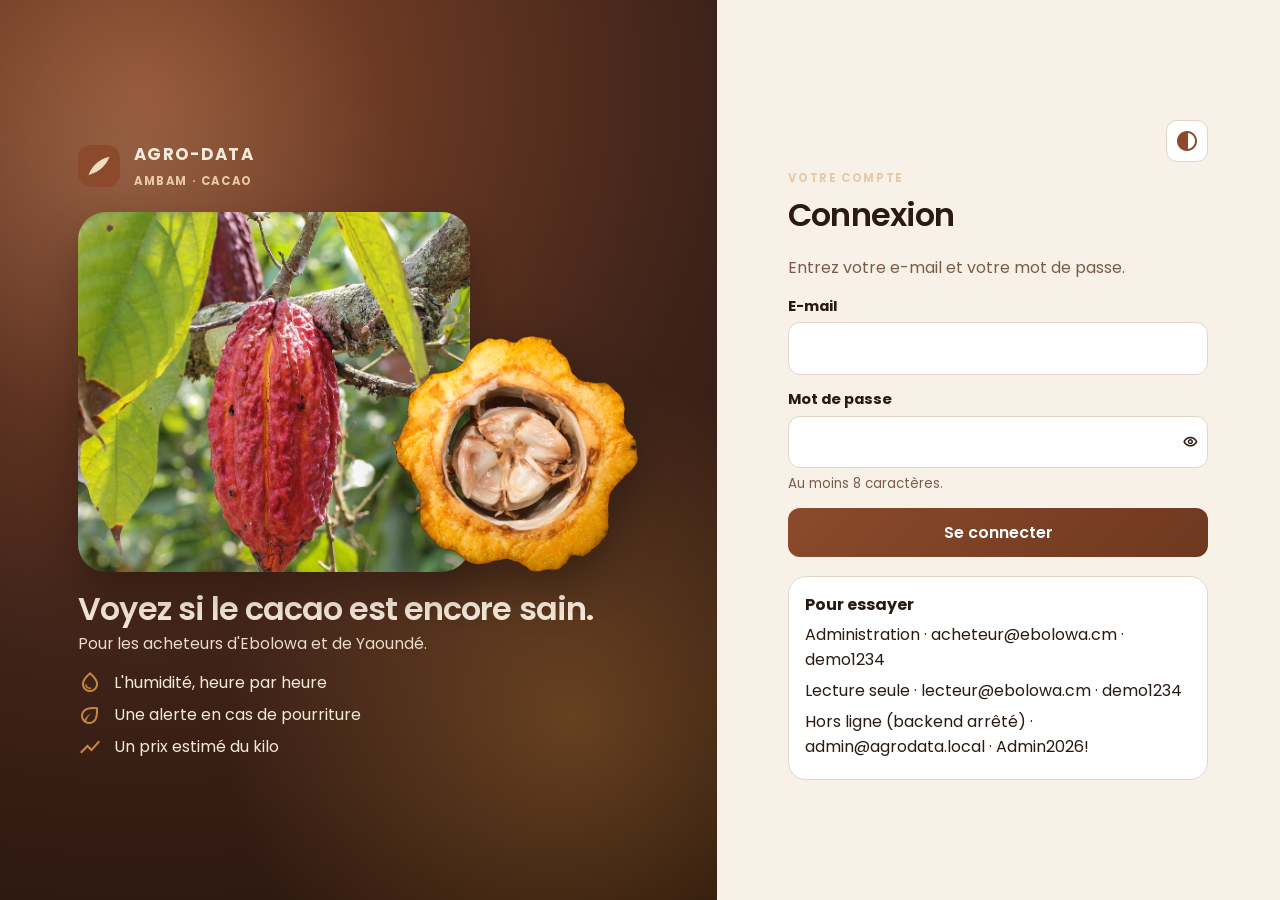
==== commit 886cb29b: "Appliquer le thème mémorisé à la page de connexion. La landing page utilise déjà les jetons de app.c" ====
--- a/dashboard/index.html
+++ b/dashboard/index.html
@@ -16,6 +16,12 @@
   <link rel="stylesheet" href="css/app.css">
   <script>
     if (location.protocol === "file:") document.documentElement.classList.add("file-protocol");
+    try {
+      const saved = localStorage.getItem("agro-data-theme");
+      if (saved === "light" || saved === "dark") document.documentElement.dataset.theme = saved;
+    } catch (error) {
+      /* préférence système */
+    }
   </script>
 </head>
 <body class="page-login">
@@ -51,6 +57,11 @@
   </section>
   <main class="login-panel">
     <div class="login-card">
+      <div style="display:flex;justify-content:flex-end;margin-bottom:0.5rem">
+        <button class="icon-btn theme-btn" type="button" data-action="theme" aria-label="Thème" title="Thème clair / sombre">
+          <span class="material-symbols-outlined" aria-hidden="true">contrast</span>
+        </button>
+      </div>
       <p class="eyebrow">Votre compte</p>
       <h2>Connexion</h2>
       <p class="lede">Entrez votre e-mail et votre mot de passe.</p>
@@ -82,6 +93,19 @@
   </main>
   <div id="toast-root" aria-live="polite"></div>
   <script src="config.js"></script>
+  <script>
+    (function () {
+      const root = document.documentElement;
+      document.addEventListener("click", (event) => {
+        const button = event.target.closest("[data-action='theme']");
+        if (!button) return;
+        const dark = getComputedStyle(root).colorScheme === "dark";
+        const next = dark ? "light" : "dark";
+        root.dataset.theme = next;
+        try { localStorage.setItem("agro-data-theme", next); } catch (error) { /* stockage indisponible */ }
+      });
+    })();
+  </script>
   <script type="module" src="js/auth.js"></script>
 </body>
 </html>
--- a/dashboard/css/app.css
+++ b/dashboard/css/app.css
@@ -19,13 +19,87 @@
   --card: #ffffff;
   --line: #e2d6cc;
   --ok: #4f7f3a;
+  --ok-text: #4f7f3a;
   --ok-bg: #e8f0e1;
   --warn: #7a4712;
   --warn-bg: #f9ead6;
   --danger: #a63d2f;
+  --danger-text: #a63d2f;
   --danger-bg: #f7e3de;
+  --brand-text: #8b4a2b;
+  --table-head: #faf5ec;
+  --row-hover: rgba(240, 221, 192, 0.45);
+  --chart-grid: rgba(43, 26, 18, 0.07);
+  --chart-humidity: #8b4a2b;
+  --chart-humidity-fill: rgba(139, 74, 43, 0.12);
+  --chart-index: #c8873a;
+  --chart-index-fill: rgba(200, 135, 58, 0.14);
+  --chart-price: #5a3020;
+  --chart-price-fill: rgba(90, 48, 32, 0.1);
+  --chart-threshold: #a63d2f;
   --shadow: 0 10px 28px rgba(62, 34, 25, 0.1);
   --sans: "Poppins", sans-serif;
+  color-scheme: light;
+}
+
+/* Mode sombre : même mécanique que la maquette interactive — les surfaces
+   changent, le brun cacao et l'or restent la signature de la marque. */
+@media (prefers-color-scheme: dark) {
+  :root:not([data-theme="light"]) {
+    --ink: #f5e9da;
+    --muted: #c9ae98;
+    --paper: #1e120d;
+    --card: #2b1a12;
+    --line: #4a2e22;
+    --cream: #3a2419;
+    --ok-text: #a7d18c;
+    --ok-bg: #23301c;
+    --warn: #e0a35e;
+    --warn-bg: #3a2419;
+    --danger-text: #e9927f;
+    --danger-bg: #4a1f18;
+    --brand-text: #e2a86a;
+    --table-head: #3a2419;
+    --row-hover: rgba(245, 233, 218, 0.08);
+    --chart-grid: rgba(245, 233, 218, 0.1);
+    --chart-humidity: #e0a17a;
+    --chart-humidity-fill: rgba(224, 161, 122, 0.16);
+    --chart-index: #e0a35e;
+    --chart-index-fill: rgba(224, 163, 94, 0.18);
+    --chart-price: #c9ae98;
+    --chart-price-fill: rgba(201, 174, 152, 0.14);
+    --chart-threshold: #e9927f;
+    --shadow: 0 10px 28px rgba(0, 0, 0, 0.45);
+    color-scheme: dark;
+  }
+}
+
+:root[data-theme="dark"] {
+  --ink: #f5e9da;
+  --muted: #c9ae98;
+  --paper: #1e120d;
+  --card: #2b1a12;
+  --line: #4a2e22;
+  --cream: #3a2419;
+  --ok-text: #a7d18c;
+  --ok-bg: #23301c;
+  --warn: #e0a35e;
+  --warn-bg: #3a2419;
+  --danger-text: #e9927f;
+  --danger-bg: #4a1f18;
+  --brand-text: #e2a86a;
+  --table-head: #3a2419;
+  --row-hover: rgba(245, 233, 218, 0.08);
+  --chart-grid: rgba(245, 233, 218, 0.1);
+  --chart-humidity: #e0a17a;
+  --chart-humidity-fill: rgba(224, 161, 122, 0.16);
+  --chart-index: #e0a35e;
+  --chart-index-fill: rgba(224, 163, 94, 0.18);
+  --chart-price: #c9ae98;
+  --chart-price-fill: rgba(201, 174, 152, 0.14);
+  --chart-threshold: #e9927f;
+  --shadow: 0 10px 28px rgba(0, 0, 0, 0.45);
+  color-scheme: dark;
 }
 
 * { box-sizing: border-box; }
@@ -210,7 +284,7 @@
 
 .banner { padding: 0.85rem 1rem; margin: 0 0 1rem; border: 1px solid transparent; }
 
-.banner-danger { background: var(--danger-bg); color: var(--danger); }
+.banner-danger { background: var(--danger-bg); color: var(--danger-text); }
 
 .file-banner {
   margin: 1rem;
@@ -219,7 +293,7 @@
   border-radius: 16px;
 }
 
-.login-error { color: var(--danger); min-height: 1.2rem; }
+.login-error { color: var(--danger-text); min-height: 1.2rem; }
 
 .app-shell { min-height: 100vh; }
 
@@ -286,6 +360,16 @@
 
 .eyebrow { margin: 0 0 0.15rem; }
 
+.theme-btn {
+  border: 1px solid var(--line);
+  background: var(--card);
+  border-radius: 11px;
+  padding: 0.5rem;
+  color: var(--brand-text);
+}
+
+.theme-btn:hover { border-color: var(--amber); }
+
 .user-chip { display: flex; gap: 0.55rem; align-items: center; background: var(--card); border: 1px solid var(--line); border-radius: 999px; padding: 0.35rem 0.85rem 0.35rem 0.45rem; }
 
 .user-chip strong, .user-chip small { display: block; }
@@ -335,13 +419,13 @@
 
 .grid-cell { padding: 8px 6px; }
 
-.grid-cell.is-hot { color: var(--danger); font-weight: 800; }
+.grid-cell.is-hot { color: var(--danger-text); font-weight: 800; }
 
 .pill { display: inline-flex; border-radius: 999px; padding: 0.15rem 0.6rem; font-size: 0.78rem; font-weight: 600; color: #fff; }
 
 .pill-faible, .pill-ok { background: var(--ok); }
 
-.pill-modere { background: var(--amber); color: var(--ink); }
+.pill-modere { background: var(--amber); color: #2b1a12; }
 
 .pill-eleve, .pill-danger { background: var(--danger); }
 
@@ -351,11 +435,11 @@
 
 table.data th, table.data td { padding: 0.8rem 0.85rem; text-align: left; vertical-align: middle; }
 
-table.data th { font-size: 0.75rem; letter-spacing: 0.04em; text-transform: uppercase; color: var(--muted); background: #faf5ec; border-bottom: 2px solid var(--line); }
+table.data th { font-size: 0.75rem; letter-spacing: 0.04em; text-transform: uppercase; color: var(--muted); background: var(--table-head); border-bottom: 2px solid var(--line); }
 
 table.data tbody tr { border-top: 1px solid var(--line); }
 
-table.data tbody tr:hover { background: rgba(240, 221, 192, 0.45); }
+table.data tbody tr:hover { background: var(--row-hover); }
 
 table.data tbody tr[aria-selected="true"] { background: var(--cream); }
 
@@ -379,11 +463,11 @@
 
 .terrain-tile strong { font-family: var(--sans); font-weight: 600; font-size: 3rem; }
 
-.tone-faible.terrain-tile, .terrain-tile.tone-faible { background: var(--ok-bg); color: var(--ok); }
+.tone-faible.terrain-tile, .terrain-tile.tone-faible { background: var(--ok-bg); color: var(--ok-text); }
 
 .terrain-tile.tone-modere { background: var(--warn-bg); color: var(--warn); }
 
-.terrain-tile.tone-eleve { background: var(--danger-bg); color: var(--danger); }
+.terrain-tile.tone-eleve { background: var(--danger-bg); color: var(--danger-text); }
 
 .terrain-signal {
   width: 132px;
@@ -400,7 +484,7 @@
 
 .terrain-signal.tone-faible { background: var(--ok); color: #fff; }
 
-.terrain-signal.tone-modere { background: var(--amber); color: var(--ink); }
+.terrain-signal.tone-modere { background: var(--amber); color: #2b1a12; }
 
 .terrain-signal.tone-eleve { background: var(--danger); color: #fff; }
 
@@ -411,7 +495,7 @@
   border: 2px solid var(--line);
   border-radius: 20px;
   background: var(--card);
-  color: var(--brown);
+  color: var(--brand-text);
   display: flex;
   align-items: center;
   justify-content: center;
@@ -422,7 +506,7 @@
   transition: border-color 0.2s, transform 0.2s;
 }
 
-.terrain-action .material-symbols-outlined { font-size: 40px; color: var(--brown); }
+.terrain-action .material-symbols-outlined { font-size: 40px; color: var(--brand-text); }
 
 .terrain-action:hover { border-color: var(--amber); transform: translateY(-2px); }
 
@@ -432,20 +516,22 @@
 
 .legend li { font-weight: 800; }
 
-.legend .tone-faible { color: var(--ok); }
+.legend .tone-faible { color: var(--ok-text); }
 
 .legend .tone-modere { color: var(--warn); }
 
-.legend .tone-eleve { color: var(--danger); }
+.legend .tone-eleve { color: var(--danger-text); }
 
 .empty { color: var(--muted); }
 
-.jqx-widget, .jqx-widget-content, .jqx-grid-cell, .jqx-grid-column-header, .jqx-grid-pager {
+.jqx-widget, .jqx-widget-content, .jqx-grid, .jqx-grid-content, .jqx-grid-cell,
+.jqx-grid-column-header, .jqx-grid-pager {
   font-family: var(--sans) !important;
   color: var(--ink);
-}
-
-.jqx-grid-column-header { background: #faf5ec !important; font-weight: 800 !important; }
+  background-color: var(--card);
+}
+
+.jqx-grid-column-header { background: var(--table-head) !important; font-weight: 800 !important; }
 
 .jqx-grid-cell-selected { background: var(--cream) !important; color: var(--ink) !important; }
 
@@ -497,7 +583,7 @@
 
 .modal-close { position: absolute; top: 0.7rem; right: 0.7rem; }
 
-.field-error { color: var(--danger); }
+.field-error { color: var(--danger-text); }
 
 body.modal-open { overflow: hidden; }
 
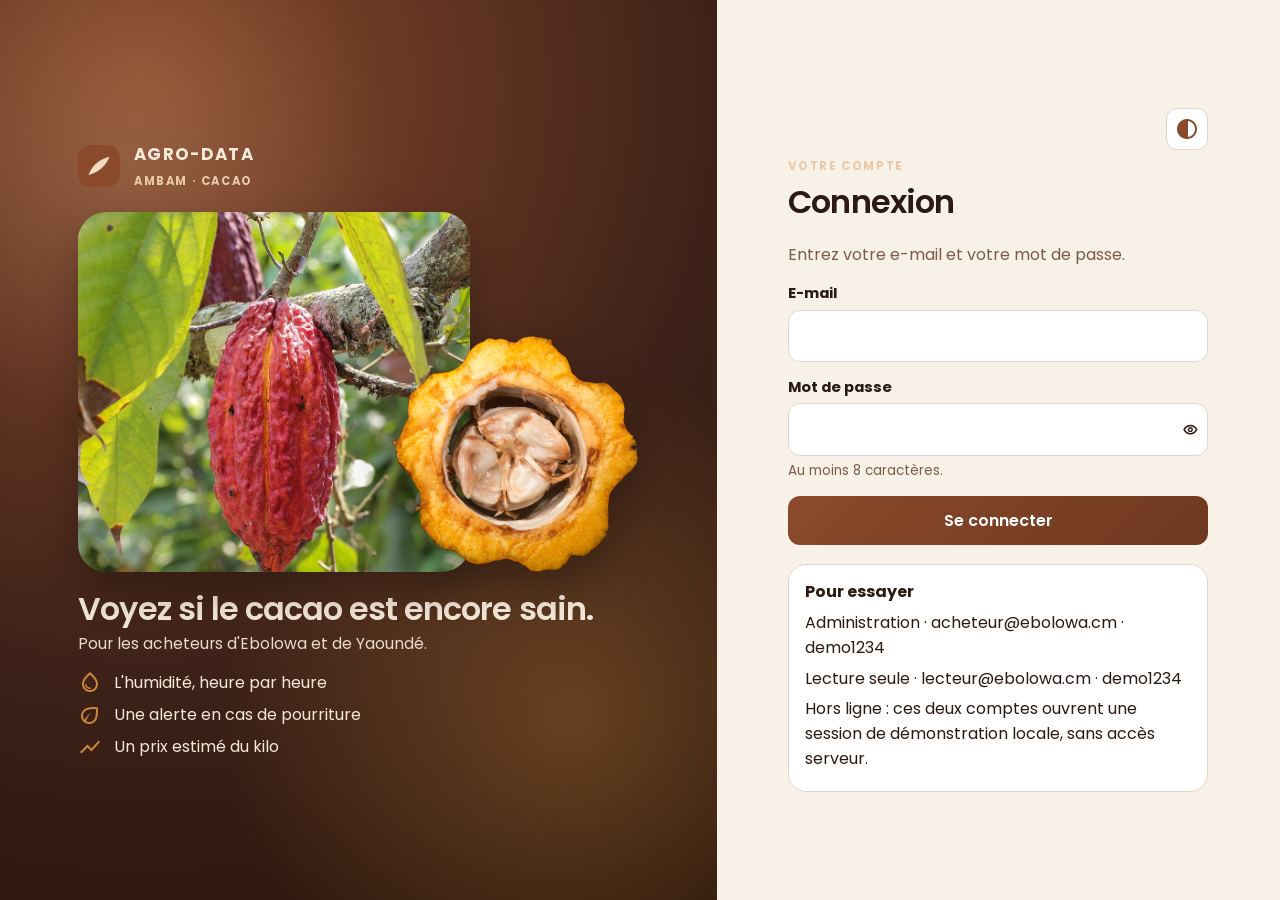
==== commit ecbb7fa3: "fix: corriger les constats P1 et P2 de l'audit de fin de projet - API : refus 409 a la suppression d" ====
--- a/dashboard/index.html
+++ b/dashboard/index.html
@@ -87,7 +87,7 @@
         <strong>Pour essayer</strong>
         <p>Administration · acheteur@ebolowa.cm · demo1234</p>
         <p>Lecture seule · lecteur@ebolowa.cm · demo1234</p>
-        <p>Hors ligne (backend arrêté) · admin@agrodata.local · Admin2026!</p>
+        <p>Hors ligne : ces deux comptes ouvrent une session de démonstration locale, sans accès serveur.</p>
       </div>
     </div>
   </main>
